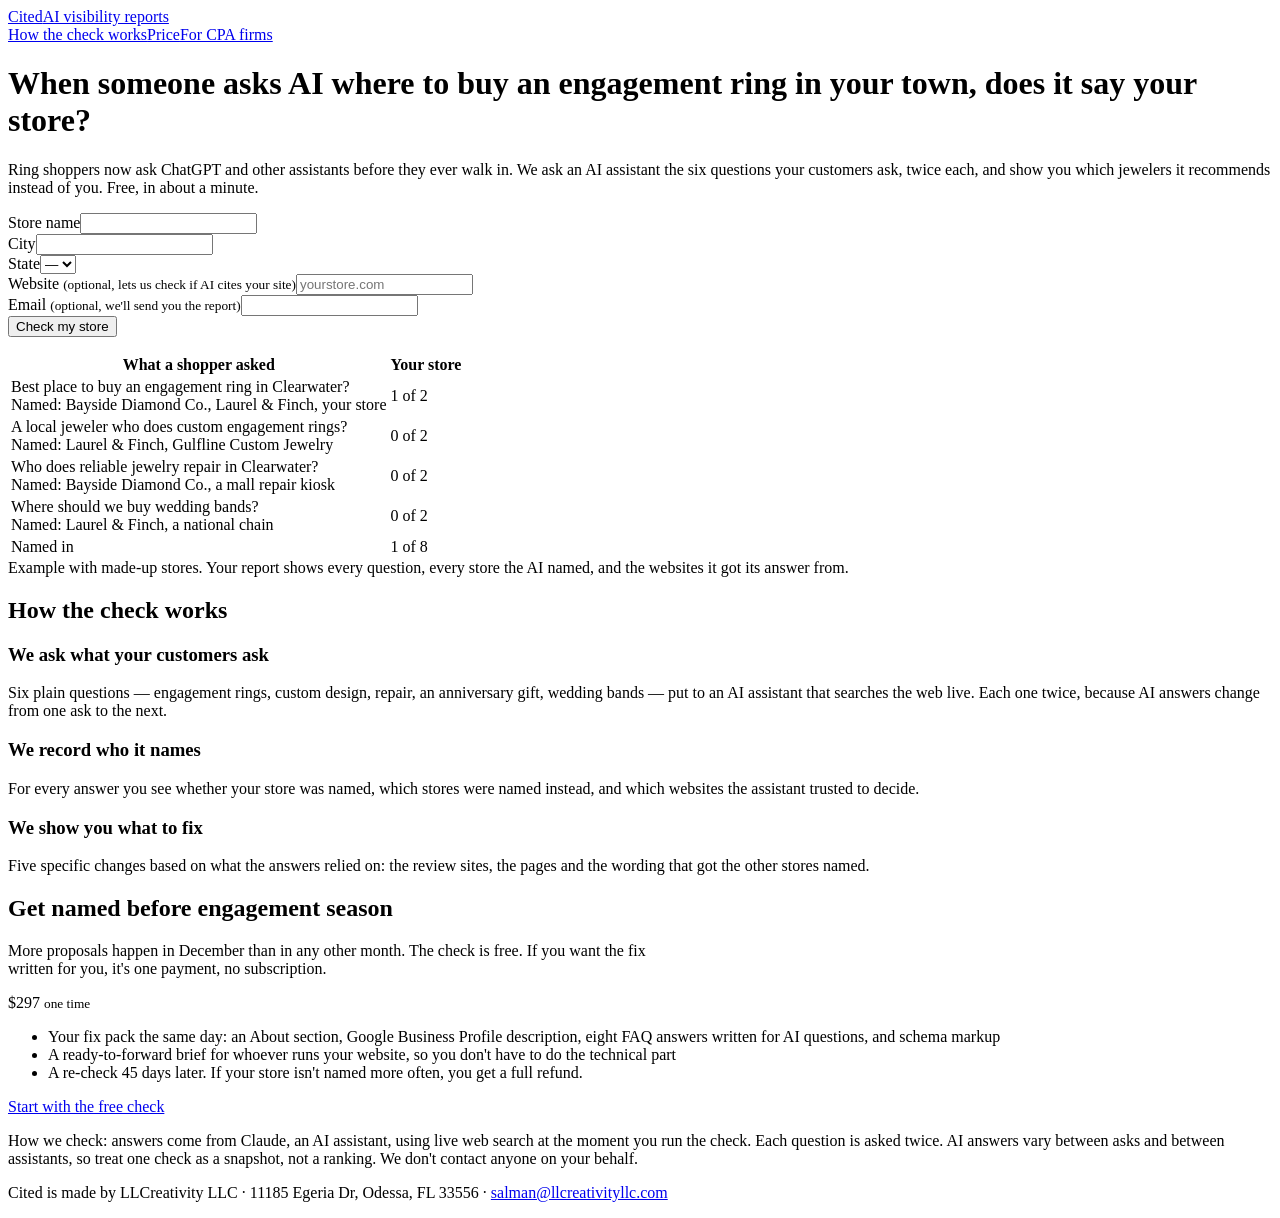
==== site/jewelers.html @ a4af9e0c "Verticals (CPA, tax prep, jeweler), two asks per question, one-time $297 fix pack with 45-day re-che" ====
<!doctype html>
<html lang="en">
<head>
<meta charset="utf-8">
<meta name="viewport" content="width=device-width, initial-scale=1">
<title>Cited — does AI recommend your jewelry store?</title>
<meta name="description" content="Free check: we ask an AI assistant the six questions ring shoppers ask about jewelers in your town, twice each, and show you which stores it names instead of yours.">
<link rel="preconnect" href="https://fonts.googleapis.com">
<link rel="preconnect" href="https://fonts.gstatic.com" crossorigin>
<link href="https://fonts.googleapis.com/css2?family=Public+Sans:wght@400;600;700;800&display=swap" rel="stylesheet">
<link rel="stylesheet" href="/style.css">
</head>
<body>
<div class="wrap">
  <header class="top">
    <a class="brand" href="/jewelers.html">Cited<span>AI visibility reports</span></a>
    <nav><a href="#how">How the check works</a><a href="#price">Price</a><a href="/">For CPA firms</a></nav>
  </header>

  <div class="hero">
    <div>
      <h1>When someone asks AI where to buy an engagement ring in your town, does it say your store?</h1>
      <p class="lede">Ring shoppers now ask ChatGPT and other assistants before they ever walk in. We ask an AI assistant the six questions your customers ask, twice each, and show you which jewelers it recommends instead of you. Free, in about a minute.</p>

      <form class="check" id="check" novalidate>
        <div class="full"><label for="firm">Store name</label><input id="firm" name="firm_name" autocomplete="organization" required></div>
        <div class="two"><label for="city">City</label><input id="city" name="city" autocomplete="address-level2" required></div>
        <div><label for="state">State</label><select id="state" name="state" required><option value="">—</option></select></div>
        <div class="full"><label for="website">Website <small>(optional, lets us check if AI cites your site)</small></label><input id="website" name="website" inputmode="url" placeholder="yourstore.com"></div>
        <div class="full"><label for="email">Email <small>(optional, we'll send you the report)</small></label><input id="email" name="email" type="email" autocomplete="email"></div>
        <input type="text" name="hp" tabindex="-1" autocomplete="off" aria-hidden="true" style="position:absolute;left:-9999px">
        <div class="full"><button class="btn" type="submit">Check my store</button></div>
      </form>
      <p class="status" id="status" aria-live="polite"></p>
    </div>

    <figure class="ledger" style="margin:0" aria-label="Example report ledger">
      <table>
        <thead><tr><th>What a shopper asked</th><th>Your store</th></tr></thead>
        <tbody>
          <tr><td><div class="q">Best place to buy an engagement ring in Clearwater?</div><div class="named">Named: Bayside Diamond Co., Laurel &amp; Finch, <span class="strike">your store</span></div></td><td class="mark yes" aria-label="named in 1 of 2">1 of 2</td></tr>
          <tr><td><div class="q">A local jeweler who does custom engagement rings?</div><div class="named">Named: Laurel &amp; Finch, Gulfline Custom Jewelry</div></td><td class="mark no" aria-label="named in 0 of 2">0 of 2</td></tr>
          <tr><td><div class="q">Who does reliable jewelry repair in Clearwater?</div><div class="named">Named: Bayside Diamond Co., a mall repair kiosk</div></td><td class="mark no" aria-label="named in 0 of 2">0 of 2</td></tr>
          <tr><td><div class="q">Where should we buy wedding bands?</div><div class="named">Named: Laurel &amp; Finch, a national chain</div></td><td class="mark no" aria-label="named in 0 of 2">0 of 2</td></tr>
        </tbody>
        <tfoot><tr><td>Named in</td><td class="mark" style="font-size:16px">1 of 8</td></tr></tfoot>
      </table>
      <figcaption class="caption">Example with made-up stores. Your report shows every question, every store the AI named, and the websites it got its answer from.</figcaption>
    </figure>
  </div>

  <section class="block" id="how">
    <h2>How the check works</h2>
    <div class="steps">
      <div><h3>We ask what your customers ask</h3><p>Six plain questions — engagement rings, custom design, repair, an anniversary gift, wedding bands — put to an AI assistant that searches the web live. Each one twice, because AI answers change from one ask to the next.</p></div>
      <div><h3>We record who it names</h3><p>For every answer you see whether your store was named, which stores were named instead, and which websites the assistant trusted to decide.</p></div>
      <div><h3>We show you what to fix</h3><p>Five specific changes based on what the answers relied on: the review sites, the pages and the wording that got the other stores named.</p></div>
    </div>
  </section>

  <section class="block" id="price">
    <h2>Get named before engagement season</h2>
    <p class="muted" style="max-width:40em">More proposals happen in December than in any other month. The check is free. If you want the fix written for you, it's one payment, no subscription.</p>
    <div class="price">
      <div>
        <div class="amt">$297 <small>one time</small></div>
        <ul>
          <li>Your fix pack the same day: an About section, Google Business Profile description, eight FAQ answers written for AI questions, and schema markup</li>
          <li>A ready-to-forward brief for whoever runs your website, so you don't have to do the technical part</li>
          <li>A re-check 45 days later. If your store isn't named more often, you get a full refund.</li>
        </ul>
      </div>
      <a class="btn" href="#check">Start with the free check</a>
    </div>
  </section>

  <footer class="bottom">
    <p>How we check: answers come from Claude, an AI assistant, using live web search at the moment you run the check. Each question is asked twice. AI answers vary between asks and between assistants, so treat one check as a snapshot, not a ranking. We don't contact anyone on your behalf.</p>
    <p>Cited is made by LLCreativity LLC · 11185 Egeria Dr, Odessa, FL 33556 · <a href="mailto:salman@llcreativityllc.com">salman@llcreativityllc.com</a></p>
  </footer>
</div>
<script src="/app.js"></script>
<script>wireCheckForm("jeweler");</script>
</body>
</html>
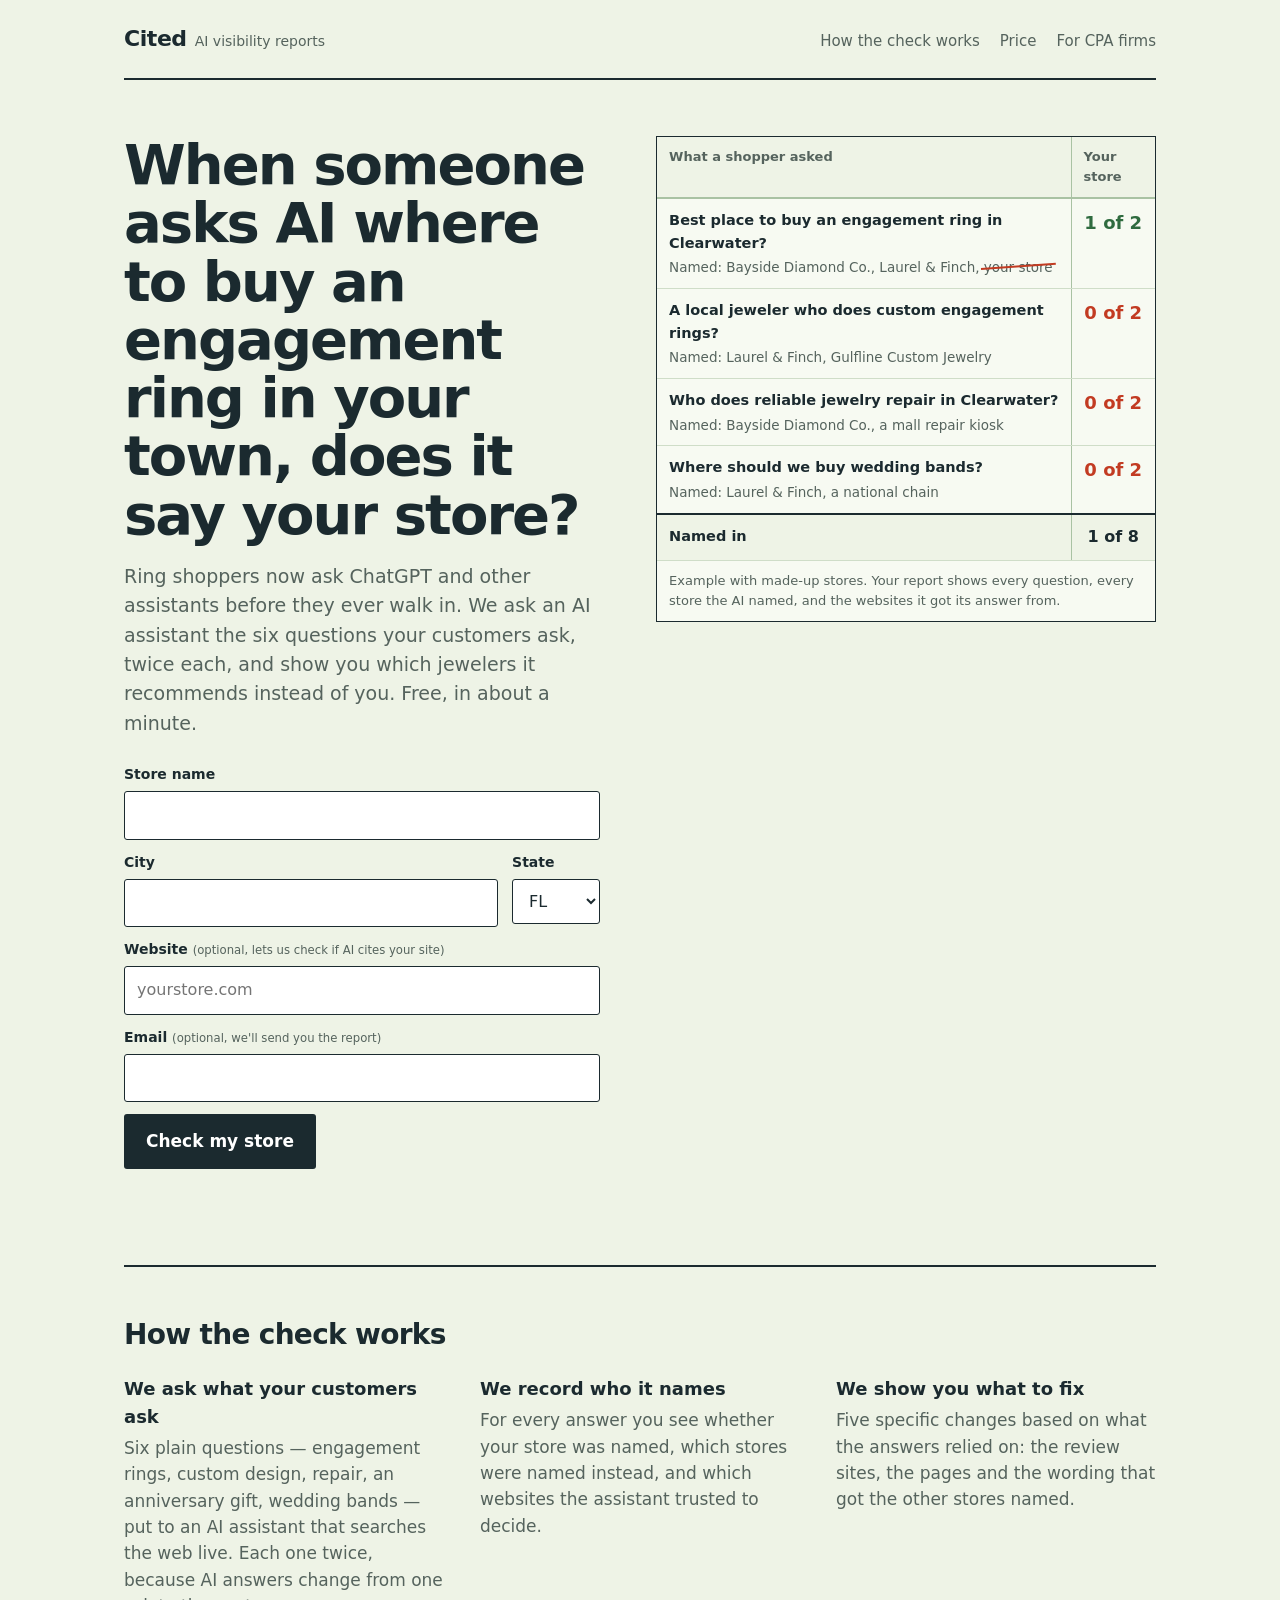
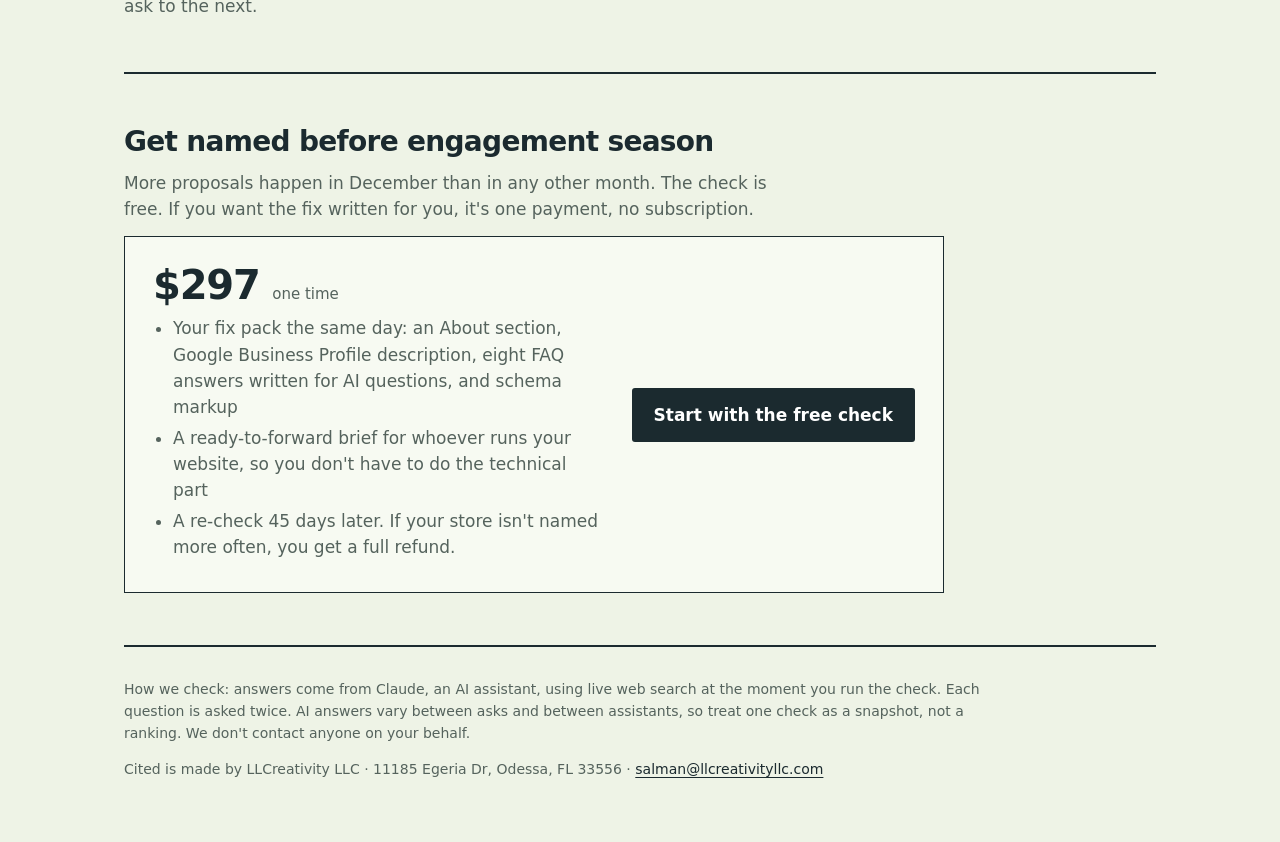
==== commit fc31241f: "Relative site paths, GitHub Pages workflow, 'the best CPA firm' in email copy Co-Authored-By: Claude" ====
--- a/site/jewelers.html
+++ b/site/jewelers.html
@@ -8,13 +8,13 @@
 <link rel="preconnect" href="https://fonts.googleapis.com">
 <link rel="preconnect" href="https://fonts.gstatic.com" crossorigin>
 <link href="https://fonts.googleapis.com/css2?family=Public+Sans:wght@400;600;700;800&display=swap" rel="stylesheet">
-<link rel="stylesheet" href="/style.css">
+<link rel="stylesheet" href="style.css">
 </head>
 <body>
 <div class="wrap">
   <header class="top">
-    <a class="brand" href="/jewelers.html">Cited<span>AI visibility reports</span></a>
-    <nav><a href="#how">How the check works</a><a href="#price">Price</a><a href="/">For CPA firms</a></nav>
+    <a class="brand" href="jewelers.html">Cited<span>AI visibility reports</span></a>
+    <nav><a href="#how">How the check works</a><a href="#price">Price</a><a href="./">For CPA firms</a></nav>
   </header>
 
   <div class="hero">
@@ -79,7 +79,7 @@
     <p>Cited is made by LLCreativity LLC · 11185 Egeria Dr, Odessa, FL 33556 · <a href="mailto:salman@llcreativityllc.com">salman@llcreativityllc.com</a></p>
   </footer>
 </div>
-<script src="/app.js"></script>
+<script src="app.js"></script>
 <script>wireCheckForm("jeweler");</script>
 </body>
 </html>
--- a/site/style.css
+++ b/site/style.css
@@ -0,0 +1,111 @@
+:root{
+  --paper:#EEF3E6;      /* columnar pad green */
+  --sheet:#F7FAF2;
+  --rule:#A9C2A3;       /* ledger rules */
+  --rule-soft:#CFDDC8;
+  --ink:#1B2A2F;
+  --graphite:#55635D;
+  --pencil:#C23B22;     /* red pencil: not named */
+  --tick:#2F6B3F;       /* green tick: named */
+  --focus:#E3B505;
+}
+*{box-sizing:border-box}
+html{-webkit-text-size-adjust:100%}
+body{margin:0;background:var(--paper);color:var(--ink);font-family:"Public Sans",system-ui,sans-serif;font-size:17px;line-height:1.55;font-variant-numeric:tabular-nums}
+a{color:var(--ink);text-underline-offset:3px}
+a:focus-visible,button:focus-visible,input:focus-visible,select:focus-visible,summary:focus-visible{outline:3px solid var(--focus);outline-offset:2px}
+.wrap{max-width:1080px;margin:0 auto;padding:0 24px}
+header.top{display:flex;justify-content:space-between;align-items:baseline;padding:22px 0;border-bottom:2px solid var(--ink)}
+.brand{font-weight:800;font-size:22px;letter-spacing:-.02em;text-decoration:none}
+.brand span{font-weight:400;font-size:14px;color:var(--graphite);margin-left:8px;letter-spacing:0}
+header.top nav a{color:var(--graphite);text-decoration:none;margin-left:20px;font-size:15px}
+header.top nav a:hover{color:var(--ink)}
+
+h1{font-size:clamp(34px,5vw,56px);line-height:1.04;letter-spacing:-.035em;font-weight:800;margin:0 0 18px;max-width:14em}
+h2{font-size:28px;letter-spacing:-.025em;font-weight:800;margin:0 0 12px;line-height:1.15}
+h3{font-size:18px;margin:0 0 4px;font-weight:700}
+p{margin:0 0 14px}
+.lede{font-size:19px;color:var(--graphite);max-width:34em}
+.muted{color:var(--graphite)}
+.small{font-size:14px}
+
+.hero{display:grid;grid-template-columns:1fr 1.05fr;gap:56px;padding:56px 0 64px;align-items:start}
+
+/* form */
+form.check{display:grid;grid-template-columns:1fr 1fr 88px;gap:12px 14px;margin-top:26px;max-width:560px}
+form.check .full{grid-column:1/-1}
+form.check .two{grid-column:span 2}
+label{display:block;font-size:14px;font-weight:600;margin:0 0 5px}
+label small{font-weight:400;color:var(--graphite)}
+input,select{width:100%;font:inherit;font-size:16px;padding:11px 12px;border:1.5px solid var(--ink);border-radius:3px;background:#fff;color:var(--ink)}
+.btn{display:inline-block;font:inherit;font-weight:700;font-size:17px;background:var(--ink);color:#fff;border:0;border-radius:3px;padding:14px 22px;cursor:pointer;text-decoration:none}
+.btn:hover{background:#2c4148}
+.btn[disabled]{opacity:.6;cursor:wait}
+.status{min-height:1.5em;font-size:15px;margin:10px 0 0}
+.status.err{color:var(--pencil)}
+
+/* the ledger: the one bold element */
+.ledger{background:var(--sheet);border:1.5px solid var(--ink);position:relative;overflow:hidden}
+.ledger table{width:100%;border-collapse:collapse;font-size:14.5px}
+.ledger th,.ledger td{padding:10px 12px;text-align:left;vertical-align:top;border-bottom:1px solid var(--rule-soft)}
+.ledger thead th{font-size:13px;font-weight:700;color:var(--graphite);border-bottom:2px solid var(--rule);background:var(--paper)}
+.ledger td + td,.ledger th + th{border-left:1px solid var(--rule)}
+.ledger td.mark{width:84px;text-align:center;font-weight:800;font-size:18px}
+.ledger td.mark.yes{color:var(--tick)}
+.ledger td.mark.no{color:var(--pencil)}
+.ledger .q{font-weight:600}
+.ledger .named{color:var(--graphite);font-size:13.5px;margin-top:3px}
+.ledger tfoot td{font-weight:800;border-top:2px solid var(--ink);border-bottom:0;background:var(--paper)}
+.ledger .caption{padding:10px 12px;font-size:13px;color:var(--graphite);border-top:1px solid var(--rule-soft)}
+.strike{position:relative;display:inline-block}
+.strike::after{content:"";position:absolute;left:-3px;right:-3px;top:52%;height:2px;background:var(--pencil);transform:rotate(-4deg)}
+
+section.block{padding:52px 0;border-top:2px solid var(--ink)}
+.steps{display:grid;grid-template-columns:repeat(3,1fr);gap:36px;margin-top:24px}
+.steps p{color:var(--graphite);margin:0}
+.price{display:grid;grid-template-columns:1fr auto;gap:30px;align-items:center;background:var(--sheet);border:1.5px solid var(--ink);padding:28px;max-width:820px}
+.price .amt{font-size:40px;font-weight:800;letter-spacing:-.03em;line-height:1}
+.price .amt small{font-size:15px;font-weight:400;color:var(--graphite);letter-spacing:0}
+.price ul{margin:10px 0 0;padding-left:20px;color:var(--graphite)}
+.price li{margin:4px 0}
+footer.bottom{padding:32px 0 48px;border-top:2px solid var(--ink);color:var(--graphite);font-size:14px}
+footer.bottom p{max-width:62em}
+
+/* report */
+.rep-head{padding:40px 0 28px}
+.score{font-size:clamp(40px,6vw,64px);font-weight:800;letter-spacing:-.04em;line-height:1;margin:0 0 12px}
+.score .of{color:var(--graphite);font-weight:400}
+.cols2{display:grid;grid-template-columns:1.4fr 1fr;gap:40px;align-items:start}
+.list{margin:0;padding:0;list-style:none}
+.list li{display:flex;justify-content:space-between;gap:12px;padding:9px 0;border-bottom:1px solid var(--rule)}
+.list li span:last-child{color:var(--graphite);white-space:nowrap}
+.fix{padding:16px 0;border-bottom:1px solid var(--rule)}
+.fix p{margin:4px 0 0;color:var(--graphite)}
+details.ans{border-bottom:1px solid var(--rule);padding:12px 0}
+details.ans summary{cursor:pointer;font-weight:600}
+details.ans .body{white-space:pre-wrap;color:var(--graphite);margin-top:10px;font-size:15.5px}
+details.ans .src{font-size:13.5px;margin-top:8px}
+.cta{background:var(--ink);color:#fff;padding:28px;margin:8px 0 0}
+.cta h2{color:#fff}
+.cta p{color:#C9D6CF}
+.cta .btn{background:#fff;color:var(--ink)}
+.cta .btn:hover{background:var(--paper)}
+.pack h3{margin-top:28px}
+.copybox{position:relative;background:#fff;border:1.5px solid var(--ink);padding:14px 16px;white-space:pre-wrap;font-size:15px}
+.copybox button{position:absolute;top:8px;right:8px;font:inherit;font-size:13px;font-weight:600;background:var(--paper);border:1px solid var(--ink);border-radius:3px;padding:4px 10px;cursor:pointer}
+.waiting{padding:60px 0}
+.waiting ol{color:var(--graphite);padding-left:22px}
+.waiting li.on{color:var(--ink);font-weight:600}
+
+@media (max-width:860px){
+  .hero,.cols2{grid-template-columns:1fr;gap:36px;padding-top:32px}
+  .steps{grid-template-columns:1fr;gap:20px}
+  .price{grid-template-columns:1fr}
+  header.top nav{display:none}
+  form.check{grid-template-columns:1fr 88px}
+  form.check .two{grid-column:1/-1}
+}
+@media (prefers-reduced-motion:no-preference){
+  .strike::after{transform-origin:left;animation:pencil .5s ease-out .6s both}
+  @keyframes pencil{from{transform:rotate(-4deg) scaleX(0)}to{transform:rotate(-4deg) scaleX(1)}}
+}
